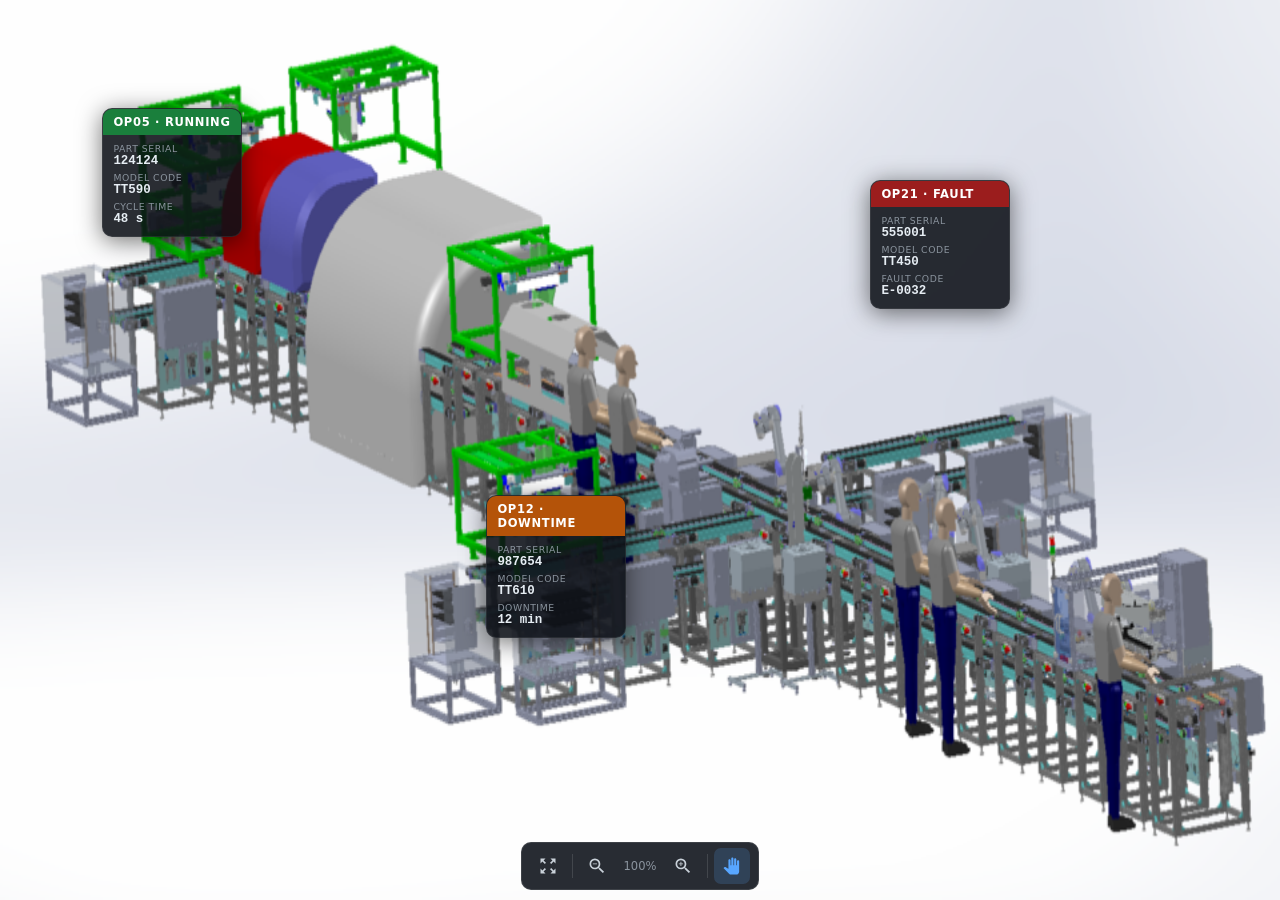
==== assets/projects/andon-viewer.html @ d36060ca "feat: add interactive Andon viewer demo, refactored projects and services assets to protect sensible" ====
<!DOCTYPE html>
<html lang="en">

<head>
  <meta charset="UTF-8" />
  <meta name="viewport" content="width=device-width, initial-scale=1.0" />
  <title>Danfoss Andon – Interactive Demo</title>
  <style>
    *,
    *::before,
    *::after {
      box-sizing: border-box;
      margin: 0;
      padding: 0;
    }

    body {
      overflow: hidden;
      background: #ffffff;
      font-family: system-ui, sans-serif;
      width: 100%;
      height: 100%;
    }

    div {
      touch-action: none;
      user-select: none;
    }

    /* ── Viewport container ── */
    #everything {
      position: absolute;
      top: 0;
      left: 0;
      width: 100%;
      height: 100%;
    }

    /* ── Pannable/zoomable canvas ── */
    #content {
      transform-origin: 0 0;
      position: absolute;
      width: 100%;
      height: 100%;
    }

    /* ── Production line background image ── */
    #production-bg {
      width: 100%;
      height: 100%;
      object-fit: fill;
      display: block;
      pointer-events: none;
      user-select: none;
      -webkit-user-drag: none;
    }

    /* ── Transparent click-capture overlay (pan mode) ── */
    #overlay {
      position: absolute;
      top: 0;
      left: 0;
      width: 100%;
      height: 100%;
    }

    /* ════════════════════════════
       STATION CARDS
    ════════════════════════════ */
    .station-card {
      position: absolute;
      width: 140px;
      background: rgba(13, 17, 23, 0.88);
      border-radius: 10px;
      overflow: hidden;
      box-shadow: 0 4px 24px rgba(0, 0, 0, 0.55);
      border: 1px solid rgba(255, 255, 255, 0.08);
      transition: transform 0.2s ease, box-shadow 0.2s ease;
      pointer-events: auto;
    }

    .station-card:hover {
      transform: scale(1.12);
      box-shadow: 0 8px 32px rgba(0, 0, 0, 0.75);
    }

    .station-header {
      padding: 6px 10px;
      font-size: 0.72rem;
      font-weight: 700;
      letter-spacing: 0.06em;
      text-transform: uppercase;
      color: #fff;
    }

    /* Status colours */
    .status-green .station-header {
      background: #1a7f3c;
    }

    .status-amber .station-header {
      background: #b45309;
    }

    .status-red .station-header {
      background: #9b1d1d;
    }

    .station-body {
      padding: 8px 10px 10px;
      display: flex;
      flex-direction: column;
      gap: 4px;
    }

    .station-field {
      display: flex;
      flex-direction: column;
    }

    .field-label {
      font-size: 0.58rem;
      color: #8b949e;
      text-transform: uppercase;
      letter-spacing: 0.06em;
    }

    .field-value {
      font-size: 0.78rem;
      font-weight: 600;
      color: #e6edf3;
      font-family: 'Courier New', monospace;
    }

    /* ── Card positions ── */
    #card-op05 {
      top: 12%;
      left: 8%;
    }

    #card-op12 {
      top: 55%;
      left: 38%;
    }

    #card-op21 {
      top: 20%;
      left: 68%;
    }

    /* ════════════════════════════
       CONTROLS BAR
    ════════════════════════════ */
    #controls {
      position: absolute;
      bottom: 10px;
      left: 50%;
      transform: translateX(-50%);
      display: flex;
      align-items: center;
      gap: 4px;
      background: rgba(22, 27, 34, 0.92);
      border: 1px solid rgba(255, 255, 255, 0.1);
      border-radius: 10px;
      padding: 5px 8px;
      backdrop-filter: blur(8px);
      z-index: 20;
      touch-action: auto;
    }

    #controls button {
      width: 36px;
      height: 36px;
      background: none;
      border: none;
      border-radius: 7px;
      cursor: pointer;
      display: flex;
      align-items: center;
      justify-content: center;
      transition: background 0.15s;
      touch-action: auto;
    }

    #controls button:hover {
      background: rgba(255, 255, 255, 0.1);
    }

    #controls button svg {
      width: 20px;
      height: 20px;
      fill: #c9d1d9;
    }

    #zoom-label {
      font-size: 0.72rem;
      color: #8b949e;
      width: 42px;
      text-align: center;
      pointer-events: none;
    }

    .ctrl-divider {
      width: 1px;
      height: 24px;
      background: rgba(255, 255, 255, 0.12);
      margin: 0 2px;
    }

    /* Active pan mode indicator */
    #pan-btn.active {
      background: rgba(88, 166, 255, 0.18);
    }

    #pan-btn.active svg {
      fill: #58a6ff;
    }
  </style>
</head>

<!-- SVG defs -->
<svg style="display:none">
  <defs>
    <symbol id="ico-fit" viewBox="0 0 24 24">
      <path
        d="M15 3l2.3 2.3-2.89 2.87 1.42 1.42L18.7 6.7 21 9V3h-6zM3 9l2.3-2.3 2.87 2.89 1.42-1.42L6.7 5.3 9 3H3v6zm6 12l-2.3-2.3 2.89-2.87-1.42-1.42L5.3 17.3 3 15v6h6zm12-6l-2.3 2.3-2.87-2.89-1.42 1.42 2.89 2.87L15 21h6v-6z" />
    </symbol>
    <symbol id="ico-minus" viewBox="0 0 24 24">
      <path
        d="M15.5 14h-.79l-.28-.27A6.5 6.5 0 0 0 16 9.5 6.5 6.5 0 0 0 9.5 3 6.5 6.5 0 0 0 3 9.5 6.5 6.5 0 0 0 9.5 16c1.61 0 3.09-.59 4.23-1.57l.27.28v.79l5 4.99L20.49 19l-4.99-5zM9.5 14C7.01 14 5 11.99 5 9.5S7.01 5 9.5 5 14 7.01 14 9.5 11.99 14 9.5 14zM7 9h5v1H7V9z" />
    </symbol>
    <symbol id="ico-plus" viewBox="0 0 24 24">
      <path
        d="M15.5 14h-.79l-.28-.27A6.5 6.5 0 0 0 16 9.5 6.5 6.5 0 0 0 9.5 3 6.5 6.5 0 0 0 3 9.5 6.5 6.5 0 0 0 9.5 16c1.61 0 3.09-.59 4.23-1.57l.27.28v.79l5 4.99L20.49 19l-4.99-5zM9.5 14C7.01 14 5 11.99 5 9.5S7.01 5 9.5 5 14 7.01 14 9.5 11.99 14 9.5 14z" />
      <path d="M12 10h-2v2H9v-2H7V9h2V7h1v2h2v1z" />
    </symbol>
    <symbol id="ico-pan" viewBox="-1 -2 28 28">
      <path
        d="M23 5.5V20c0 2.2-1.8 4-4 4h-7.3c-1.08 0-2.1-.43-2.85-1.19L1 14.83s1.26-1.23 1.3-1.25c.22-.19.49-.29.79-.29.22 0 .42.06.6.16C3.73 13.46 8 15.91 8 15.91V4c0-.83.67-1.5 1.5-1.5S11 3.17 11 4v7h1V1.5C12 .67 12.67 0 13.5 0S15 .67 15 1.5V11h1V2.5C16 1.67 16.67 1 17.5 1S19 1.67 19 2.5V11h1V5.5C20 4.67 20.67 4 21.5 4S23 4.67 23 5.5z" />
    </symbol>
  </defs>
</svg>

<body>
  <div id="everything">

    <!-- Pannable canvas -->
    <div id="content">
      <img id="production-bg" src="productionLine.png" alt="Production Line" draggable="false" />

      <!-- Station Card 1 – OP05 (green = running) -->
      <div class="station-card status-green" id="card-op05">
        <div class="station-header">OP05 · Running</div>
        <div class="station-body">
          <div class="station-field">
            <span class="field-label">Part Serial</span>
            <span class="field-value">124124</span>
          </div>
          <div class="station-field">
            <span class="field-label">Model Code</span>
            <span class="field-value">TT590</span>
          </div>
          <div class="station-field">
            <span class="field-label">Cycle Time</span>
            <span class="field-value">48 s</span>
          </div>
        </div>
      </div>

      <!-- Station Card 2 – OP12 (amber = downtime) -->
      <div class="station-card status-amber" id="card-op12">
        <div class="station-header">OP12 · Downtime</div>
        <div class="station-body">
          <div class="station-field">
            <span class="field-label">Part Serial</span>
            <span class="field-value">987654</span>
          </div>
          <div class="station-field">
            <span class="field-label">Model Code</span>
            <span class="field-value">TT610</span>
          </div>
          <div class="station-field">
            <span class="field-label">Downtime</span>
            <span class="field-value">12 min</span>
          </div>
        </div>
      </div>

      <!-- Station Card 3 – OP21 (red = fault) -->
      <div class="station-card status-red" id="card-op21">
        <div class="station-header">OP21 · Fault</div>
        <div class="station-body">
          <div class="station-field">
            <span class="field-label">Part Serial</span>
            <span class="field-value">555001</span>
          </div>
          <div class="station-field">
            <span class="field-label">Model Code</span>
            <span class="field-value">TT450</span>
          </div>
          <div class="station-field">
            <span class="field-label">Fault Code</span>
            <span class="field-value">E-0032</span>
          </div>
        </div>
      </div>
    </div><!-- / #content -->

    <!-- Click-capture overlay -->
    <div id="overlay"></div>

    <!-- Controls bar -->
    <div id="controls">
      <button id="fit-btn" title="Fit to screen"><svg>
          <use href="#ico-fit" />
        </svg></button>
      <div class="ctrl-divider"></div>
      <button id="zoom-out-btn" title="Zoom out"><svg>
          <use href="#ico-minus" />
        </svg></button>
      <span id="zoom-label">100%</span>
      <button id="zoom-in-btn" title="Zoom in"><svg>
          <use href="#ico-plus" />
        </svg></button>
      <div class="ctrl-divider"></div>
      <button id="pan-btn" class="active" title="Pan mode"><svg>
          <use href="#ico-pan" />
        </svg></button>
    </div>

  </div><!-- / #everything -->

  <script>
    const content = document.getElementById('content');
    const overlay = document.getElementById('overlay');
    const zoomLabel = document.getElementById('zoom-label');
    const panBtn = document.getElementById('pan-btn');

    // ── State ──────────────────────────────────────────
    let scale = 1;
    let originX = 0;
    let originY = 0;
    let isPanMode = true;

    let startX = 0, startY = 0;
    let pinchDist = 0;

    // ── Helpers ────────────────────────────────────────
    function applyTransform(durationMs = 0) {
      content.style.transition = durationMs ? `transform ${durationMs}ms ease` : 'none';
      content.style.transform = `scale(${scale}) translate(${originX}px, ${originY}px)`;
      zoomLabel.textContent = Math.round(scale * 100) + '%';
    }

    function zoom(factor, cx = window.innerWidth / 2, cy = window.innerHeight / 2) {
      const prev = scale;
      scale *= factor;
      scale = Math.max(0.15, Math.min(scale, 10));
      originX += cx / scale - cx / prev;
      originY += cy / scale - cy / prev;
      applyTransform();
    }

    function fit() {
      scale = 1;
      originX = 0;
      originY = 0;
      applyTransform(400);
    }

    function setPanMode(on) {
      isPanMode = on;
      overlay.style.display = on ? 'block' : 'none';
      panBtn.classList.toggle('active', on);
    }

    // ── Init ───────────────────────────────────────────
    window.addEventListener('load', () => {
      fit();
      setPanMode(true);
    });

    // ── Button events ──────────────────────────────────
    document.getElementById('fit-btn').addEventListener('click', () => fit());
    document.getElementById('zoom-in-btn').addEventListener('click', () => zoom(1.2));
    document.getElementById('zoom-out-btn').addEventListener('click', () => zoom(1 / 1.2));
    panBtn.addEventListener('click', () => setPanMode(!isPanMode));

    // ── Mouse ──────────────────────────────────────────
    overlay.addEventListener('wheel', e => {
      e.preventDefault();
      zoom(e.deltaY < 0 ? 1.1 : 1 / 1.1, e.clientX, e.clientY);
    }, { passive: false });

    overlay.addEventListener('mousedown', e => {
      e.preventDefault();
      startX = e.clientX; startY = e.clientY;

      function onMove(e) {
        originX += (e.clientX - startX) / scale;
        originY += (e.clientY - startY) / scale;
        startX = e.clientX; startY = e.clientY;
        applyTransform();
      }
      function onUp() {
        document.removeEventListener('mousemove', onMove);
        document.removeEventListener('mouseup', onUp);
      }
      document.addEventListener('mousemove', onMove);
      document.addEventListener('mouseup', onUp);
    });

    // ── Touch ──────────────────────────────────────────
    overlay.addEventListener('touchstart', e => {
      e.preventDefault();
      cacheTouch(e);
    }, { passive: false });

    overlay.addEventListener('touchmove', e => {
      e.preventDefault();
      if (e.touches.length === 1) {
        const t = e.touches[0];
        originX += (t.clientX - startX) / scale;
        originY += (t.clientY - startY) / scale;
        startX = t.clientX; startY = t.clientY;
      } else if (e.touches.length === 2) {
        const d = Math.hypot(
          e.touches[0].clientX - e.touches[1].clientX,
          e.touches[0].clientY - e.touches[1].clientY
        );
        if (pinchDist) {
          const mx = (e.touches[0].clientX + e.touches[1].clientX) / 2;
          const my = (e.touches[0].clientY + e.touches[1].clientY) / 2;
          const prev = scale;
          scale *= d / pinchDist;
          originX += mx / scale - mx / prev + (mx - startX) / scale;
          originY += my / scale - my / prev + (my - startY) / scale;
          startX = mx; startY = my;
        }
        pinchDist = d;
      }
      applyTransform();
    }, { passive: false });

    overlay.addEventListener('touchend', e => {
      e.preventDefault();
      cacheTouch(e);
    }, { passive: false });

    function cacheTouch(e) {
      pinchDist = 0;
      if (e.touches.length === 0) { startX = startY = 0; }
      else if (e.touches.length === 1) { startX = e.touches[0].clientX; startY = e.touches[0].clientY; }
      else {
        startX = (e.touches[0].clientX + e.touches[1].clientX) / 2;
        startY = (e.touches[0].clientY + e.touches[1].clientY) / 2;
        pinchDist = Math.hypot(e.touches[0].clientX - e.touches[1].clientX, e.touches[0].clientY - e.touches[1].clientY);
      }
    }
  </script>
</body>

</html>
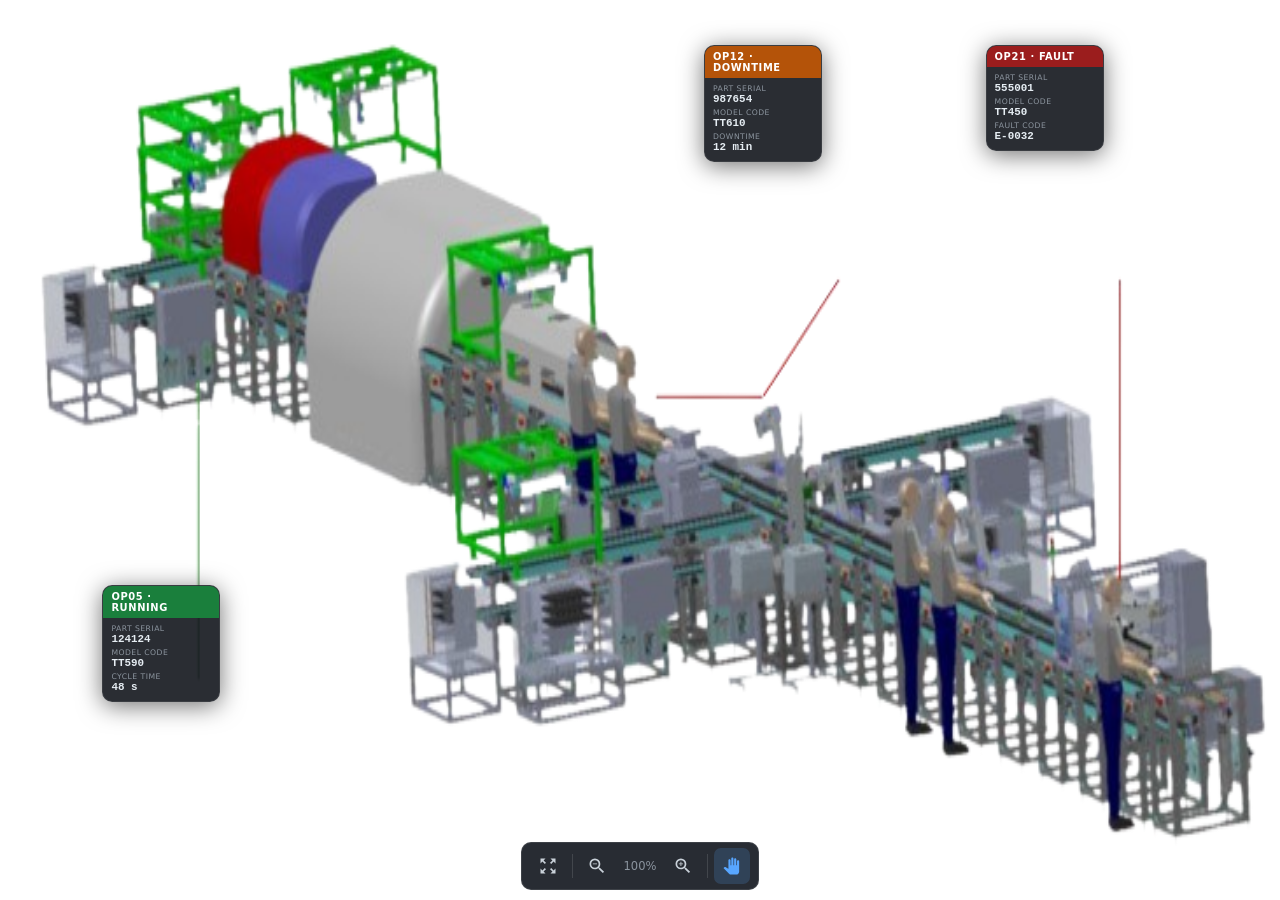
==== commit 78793624: "fix: pan and zoom design" ====
--- a/assets/projects/andon-viewer.html
+++ b/assets/projects/andon-viewer.html
@@ -69,7 +69,7 @@
     ════════════════════════════ */
     .station-card {
       position: absolute;
-      width: 140px;
+      width: 118px;
       background: rgba(13, 17, 23, 0.88);
       border-radius: 10px;
       overflow: hidden;
@@ -85,8 +85,8 @@
     }
 
     .station-header {
-      padding: 6px 10px;
-      font-size: 0.72rem;
+      padding: 5px 8px;
+      font-size: 0.62rem;
       font-weight: 700;
       letter-spacing: 0.06em;
       text-transform: uppercase;
@@ -107,10 +107,10 @@
     }
 
     .station-body {
-      padding: 8px 10px 10px;
+      padding: 6px 8px 8px;
       display: flex;
       flex-direction: column;
-      gap: 4px;
+      gap: 3px;
     }
 
     .station-field {
@@ -119,14 +119,14 @@
     }
 
     .field-label {
-      font-size: 0.58rem;
+      font-size: 0.48rem;
       color: #8b949e;
       text-transform: uppercase;
       letter-spacing: 0.06em;
     }
 
     .field-value {
-      font-size: 0.78rem;
+      font-size: 0.68rem;
       font-weight: 600;
       color: #e6edf3;
       font-family: 'Courier New', monospace;
@@ -134,18 +134,18 @@
 
     /* ── Card positions ── */
     #card-op05 {
-      top: 12%;
+      top: 65%;
       left: 8%;
     }
 
     #card-op12 {
-      top: 55%;
-      left: 38%;
+      top: 5%;
+      left: 55%;
     }
 
     #card-op21 {
-      top: 20%;
-      left: 68%;
+      top: 5%;
+      left: 77%;
     }
 
     /* ════════════════════════════
@@ -214,6 +214,31 @@
 
     #pan-btn.active svg {
       fill: #58a6ff;
+    }
+
+    /* ── Responsive adjustments for mobile ── */
+    @media (max-width: 600px) {
+      .station-card {
+        width: 82px;
+      }
+
+      .station-header {
+        padding: 4px 6px;
+        font-size: 0.45rem;
+      }
+
+      .station-body {
+        padding: 4px 6px 6px;
+        gap: 2px;
+      }
+
+      .field-label {
+        font-size: 0.35rem;
+      }
+
+      .field-value {
+        font-size: 0.5rem;
+      }
     }
   </style>
 </head>
